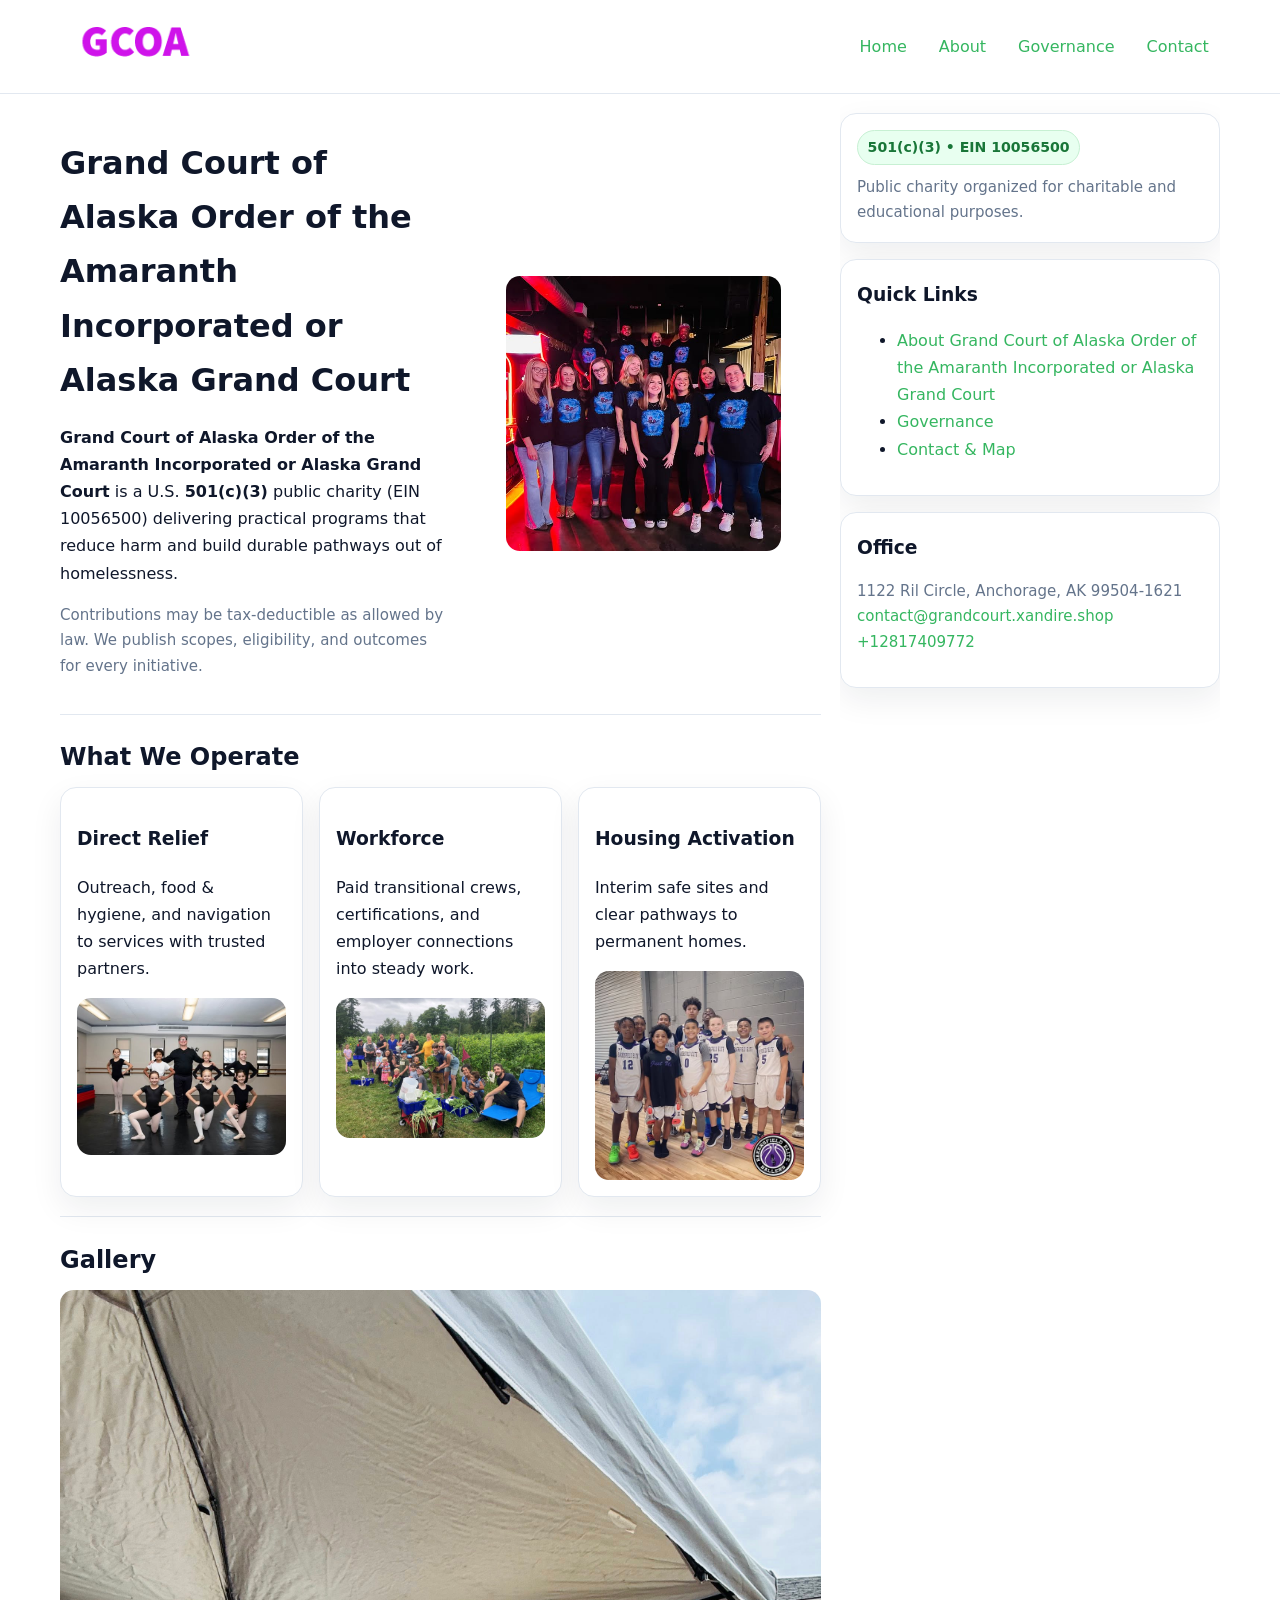
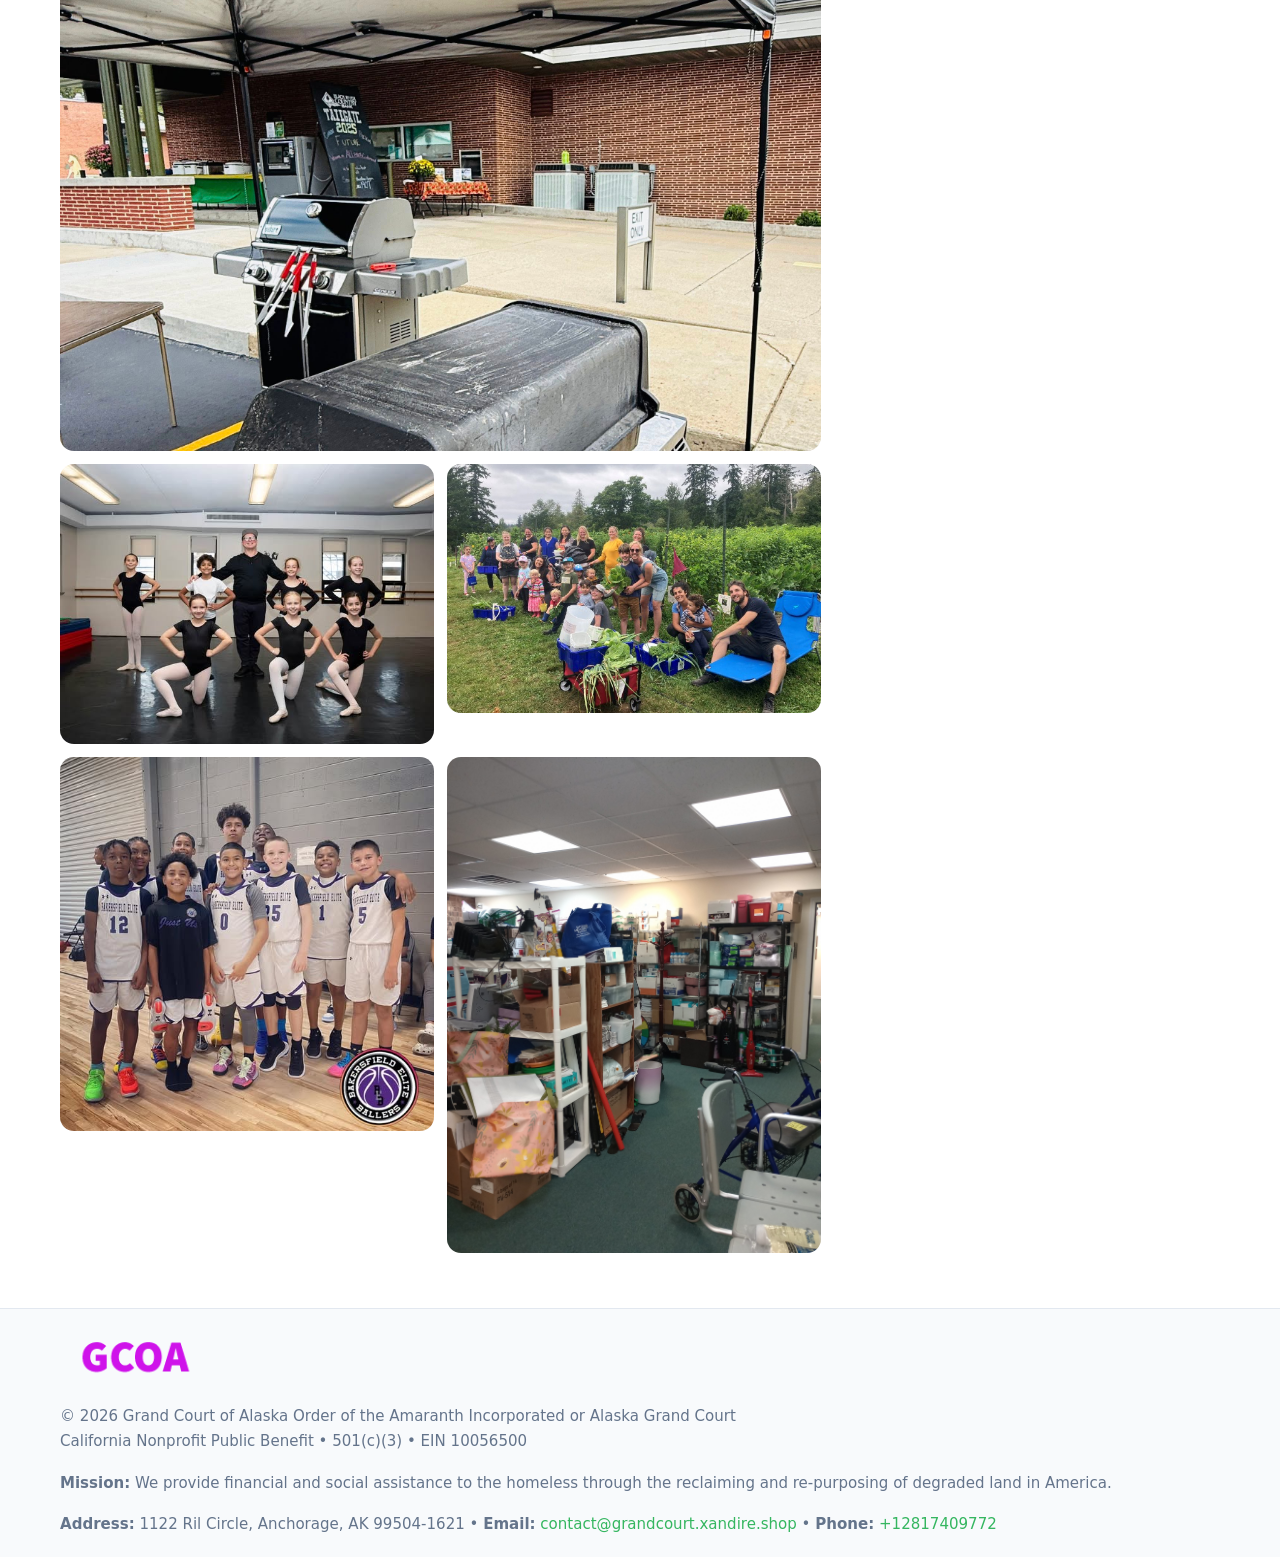
==== index.html @ 387ddeff "Initial commit" ====
<!doctype html>
<html lang="en">
<head>
<meta charset="utf-8"/><meta name="viewport" content="width=device-width,initial-scale=1"/>
<title>Grand Court of Alaska Order of the Amaranth Incorporated or Alaska Grand Court – Nonprofit • 2025</title>
<link rel="stylesheet" href="assets/styles.css"/><link rel="icon" href="images/logo.png">
<meta name="data-ein" content="10056500"><meta name="data-name" content="Grand Court of Alaska Order of the Amaranth Incorporated or Alaska Grand Court">
<meta name="data-email" content="contact@grandcourt.xandire.shop"><meta name="data-phone" content="+12817409772">
<meta name="data-address" content="1122 Ril Circle,
Anchorage, AK 99504-1621"><meta name="data-map" content="1122+Ril+Circle,+Anchorage,+AK+99504-1621">
  <meta name="description" content="We are a 501(c)(3) organization advancing community services, education, and direct relief through transparent programs, local partnerships, and measurable outcomes.">
</head>
<body>
<div style="position:absolute;left:-9999px;top:-9999px;opacity:0" data-uniq="{{UNIQUE_BLOB}}">
  <span>We are a 501(c)(3) organization advancing community services, education, and direct relief through transparent programs, local partnerships, and measurable outcomes.</span><svg width="12" height="12" viewBox="0 0 12 12" xmlns="http://www.w3.org/2000/svg"><circle cx="6" cy="6" r="5" fill="#047857"/></svg><img src="images/relief.jpg" width="1" height="1" alt="" loading="lazy"/>
</div>

<header>
  <div class="header-wrap">
    <a href="index.html"><img src="images/logo.png" alt="Grand Court of Alaska Order of the Amaranth Incorporated or Alaska Grand Court logo" style="width:150px"></a>
    <nav><a class="active" href="index.html">Home</a><a href="about.html">About</a><a href="governance.html">Governance</a><a href="contact.html">Contact</a></nav>
  </div>
</header>

<div class="layout">
  <main>
    <section class="section">
      <div class="cef9e0aa9d1">
        <div>
          <h1>Grand Court of Alaska Order of the Amaranth Incorporated or Alaska Grand Court</h1>
          <p class="caec9a65fc5"><strong>Grand Court of Alaska Order of the Amaranth Incorporated or Alaska Grand Court</strong> is a U.S. <strong>501(c)(3)</strong> public charity (EIN 10056500) delivering practical programs that reduce harm and build durable pathways out of homelessness.</p>
          <p class="small">Contributions may be tax-deductible as allowed by law. We publish scopes, eligibility, and outcomes for every initiative.</p>
        </div>
        <figure><img src="images/hero.jpg" alt="Community program hero"></figure>
      </div>
    </section>

    <section class="section">
      <h2>What We Operate</h2>
      <div class="cards">
        <article class="c09fb511cd6"><h3>Direct Relief</h3><p>Outreach, food & hygiene, and navigation to services with trusted partners.</p><img src="images/relief.jpg" alt=""></article>
        <article class="c09fb511cd6"><h3>Workforce</h3><p>Paid transitional crews, certifications, and employer connections into steady work.</p><img src="images/jobs.jpg" alt=""></article>
        <article class="c09fb511cd6"><h3>Housing Activation</h3><p>Interim safe sites and clear pathways to permanent homes.</p><img src="images/land.jpg" alt=""></article>
      </div>
    </section>

    <!-- Gallery 5 ảnh (≥5 ảnh trong site) -->
    <section class="section">
      <h2>Gallery</h2>
      <div class="gallery">
        <img class="span2" src="images/programs.jpg" alt="Programs overview">
        <img src="images/relief.jpg" alt="Relief">
        <img src="images/jobs.jpg" alt="Jobs">
        <img src="images/land.jpg" alt="Housing">
        <img src="images/about.jpg" alt="Partners">
      </div>
    </section>
  </main>

  <aside aria-label="Sidebar">
    <div class="aside-box">
      <span class="c28afdd59ef">501(c)(3) • EIN 10056500</span>
      <p class="small" style="margin:.6rem 0 0">Public charity organized for charitable and educational purposes.</p>
    </div>
    <div class="aside-box">
      <h3>Quick Links</h3>
      <ul>
        <li><a href="about.html">About Grand Court of Alaska Order of the Amaranth Incorporated or Alaska Grand Court</a></li>
        <li><a href="governance.html">Governance</a></li>
        <li><a href="contact.html">Contact & Map</a></li>
      </ul>
    </div>
    <div class="aside-box">
      <h3>Office</h3>
      <p class="small">1122 Ril Circle,
Anchorage, AK 99504-1621<br><a href="mailto:contact@grandcourt.xandire.shop">contact@grandcourt.xandire.shop</a><br><a href="tel:+12817409772">+12817409772</a></p>
    </div>
  </aside>
</div>

<footer>
  <div class="foot">
    <div><img src="images/logo.png" alt="" style="width:150px;margin-bottom:.5rem"><div class="small">© <span id="year"></span> Grand Court of Alaska Order of the Amaranth Incorporated or Alaska Grand Court</div><div class="small">California Nonprofit Public Benefit • 501(c)(3) • EIN 10056500</div></div>
    <div><div class="small"><strong>Mission:</strong> We provide financial and social assistance to the homeless through the reclaiming and re-purposing of degraded land in America.</div></div>
    <div><div class="small"><strong>Address:</strong> 1122 Ril Circle,
Anchorage, AK 99504-1621 • <strong>Email:</strong> <a href="mailto:contact@grandcourt.xandire.shop">contact@grandcourt.xandire.shop</a> • <strong>Phone:</strong> <a href="tel:+12817409772">+12817409772</a></div></div>
  </div>
</footer>

<!-- color/skin -->
<script>(function(){function g(n){const e=document.querySelector('meta[name="'+n+'"]');return e?e.content:''}
function h(s){let x=2166136261>>>0;for(let i=0;i<s.length;i++){x^=s.charCodeAt(i);x=(x*16777619)>>>0}return x>>>0}
let k=(g('data-ein')||'').replace(/\D+/g,'');if(!k)k=g('data-name')||location.hostname||'d';
const key=h(String(k)),H=key%360,S=55+(key%20),L=46;
const r=document.documentElement;r.style.setProperty('--brand',`hsl(${H} ${S}% ${L}%)`);
r.style.setProperty('--brand-ink',`hsl(${H} ${Math.min(95,S+10)}% ${Math.max(22,L-18)}%)`);
r.style.setProperty('--soft',`hsl(${H} ${Math.max(40,S-25)}% 95%)`);
const y=document.getElementById('year'); if(y) y.textContent=new Date().getFullYear();})();</script>
</body>
</html>
---- assets/styles.css ----
:root{
  --ink:#0f172a; --muted:#64748b; --paper:#ffffff; --line:#e2e8f0;
  --brand:#16a34a; --brand-ink:#0b6a2f; --soft:#effef3;
  --radius:16px; --shadow:0 12px 32px rgba(15,23,42,.07)
}
*{box-sizing:border-box}
html,body{height:100%}
body{margin:0;background:var(--paper);color:var(--ink);
  font-family:Inter,system-ui,-apple-system,Segoe UI,Roboto,Arial,sans-serif;line-height:1.7}

a{color:var(--brand);text-decoration:none} a:hover{text-decoration:underline}
img{max-width:100%;display:block;border-radius:14px}

header{position:sticky;top:0;background:#fff;border-bottom:1px solid var(--line);z-index:10}
.header-wrap{width:min(1160px,94%);margin:0 auto;display:flex;align-items:center;justify-content:space-between;padding:.8rem 0}
.header-wrap nav a{margin-left:.6rem;padding:.45rem .7rem;border-radius:10px}
.header-wrap nav a:hover{background:var(--soft);text-decoration:none}

.layout{width:min(1160px,94%);margin:0 auto;display:grid;grid-template-columns:1.35fr 380px;gap:1.2rem}
main{padding:1.2rem 0}
aside{padding:1.2rem 0;position:sticky;top:64px;height:calc(100svh - 64px);overflow:auto}
.aside-box{background:#fff;border:1px solid var(--line);border-radius:16px;padding:1rem;box-shadow:var(--shadow);margin-bottom:1rem}
.aside-box h3{margin:.2rem 0 .4rem 0}
.c28afdd59ef{display:inline-flex;gap:.45rem;align-items:center;background:#e8fff0;border:1px solid #c7f0d3;color:var(--brand-ink);border-radius:999px;padding:.28rem .6rem;font-size:.88rem;font-weight:700}

.section{padding:1.2rem 0;border-bottom:1px solid var(--line)}
.section:last-child{border-bottom:0}
h1{font-size:2rem;margin:.2rem 0 .4rem}
h2{font-size:1.5rem;margin:.2rem 0 .6rem}
.caec9a65fc5{max-width:78ch}

.cef9e0aa9d1{display:grid;grid-template-columns:1fr;gap:1rem;align-items:center}
.c8ab09a08f7{display:grid;grid-template-columns:1fr;gap:1rem}
.cards{display:grid;grid-template-columns:1fr;gap:1rem}
.c09fb511cd6{background:#fff;border:1px solid var(--line);border-radius:16px;box-shadow:var(--shadow);padding:1rem}
.small{font-size:.94rem;color:var(--muted)}

.gallery{display:grid;grid-template-columns:1fr 1fr;gap:.8rem}
.gallery img{width:100%;height:auto;display:block}
.gallery .span2{grid-column:1/-1}

.c21b9568d9b{display:grid;grid-template-columns:1fr;gap:.9rem}
label{display:grid;gap:.35rem;font-weight:600}
input,textarea{
  width:100%;padding:.75rem .85rem;border:1px solid #cbd5e1;border-radius:12px;font:inherit
}
input:focus,textarea:focus{outline:2px solid var(--soft);border-color:var(--brand)}
.c0195f80ac5{display:inline-block;padding:.75rem 1rem;border:1px solid #cbd5e1;border-radius:12px;background:#fff}
.c0195f80ac5:hover{box-shadow:var(--shadow)}
.btn-primary{background:var(--brand);border-color:var(--brand);color:#fff}

.map-embed iframe{width:100%;aspect-ratio:16/9;border:0;border-radius:14px;box-shadow:var(--shadow)}

footer{border-top:1px solid var(--line);background:#f8fafc;margin-top:1rem}
footer .foot{width:min(1160px,94%);margin:0 auto;display:grid;grid-template-columns:1fr;gap:1rem;padding:1.2rem 0}

@media(min-width:980px){
  .cef9e0aa9d1{grid-template-columns:1.1fr 1fr}
  .c8ab09a08f7{grid-template-columns:1fr 1fr}
  .cards{grid-template-columns:repeat(3,1fr)}
}
@media(max-width:1040px){
  .layout{grid-template-columns:1fr}
  aside{position:static;height:auto}
}
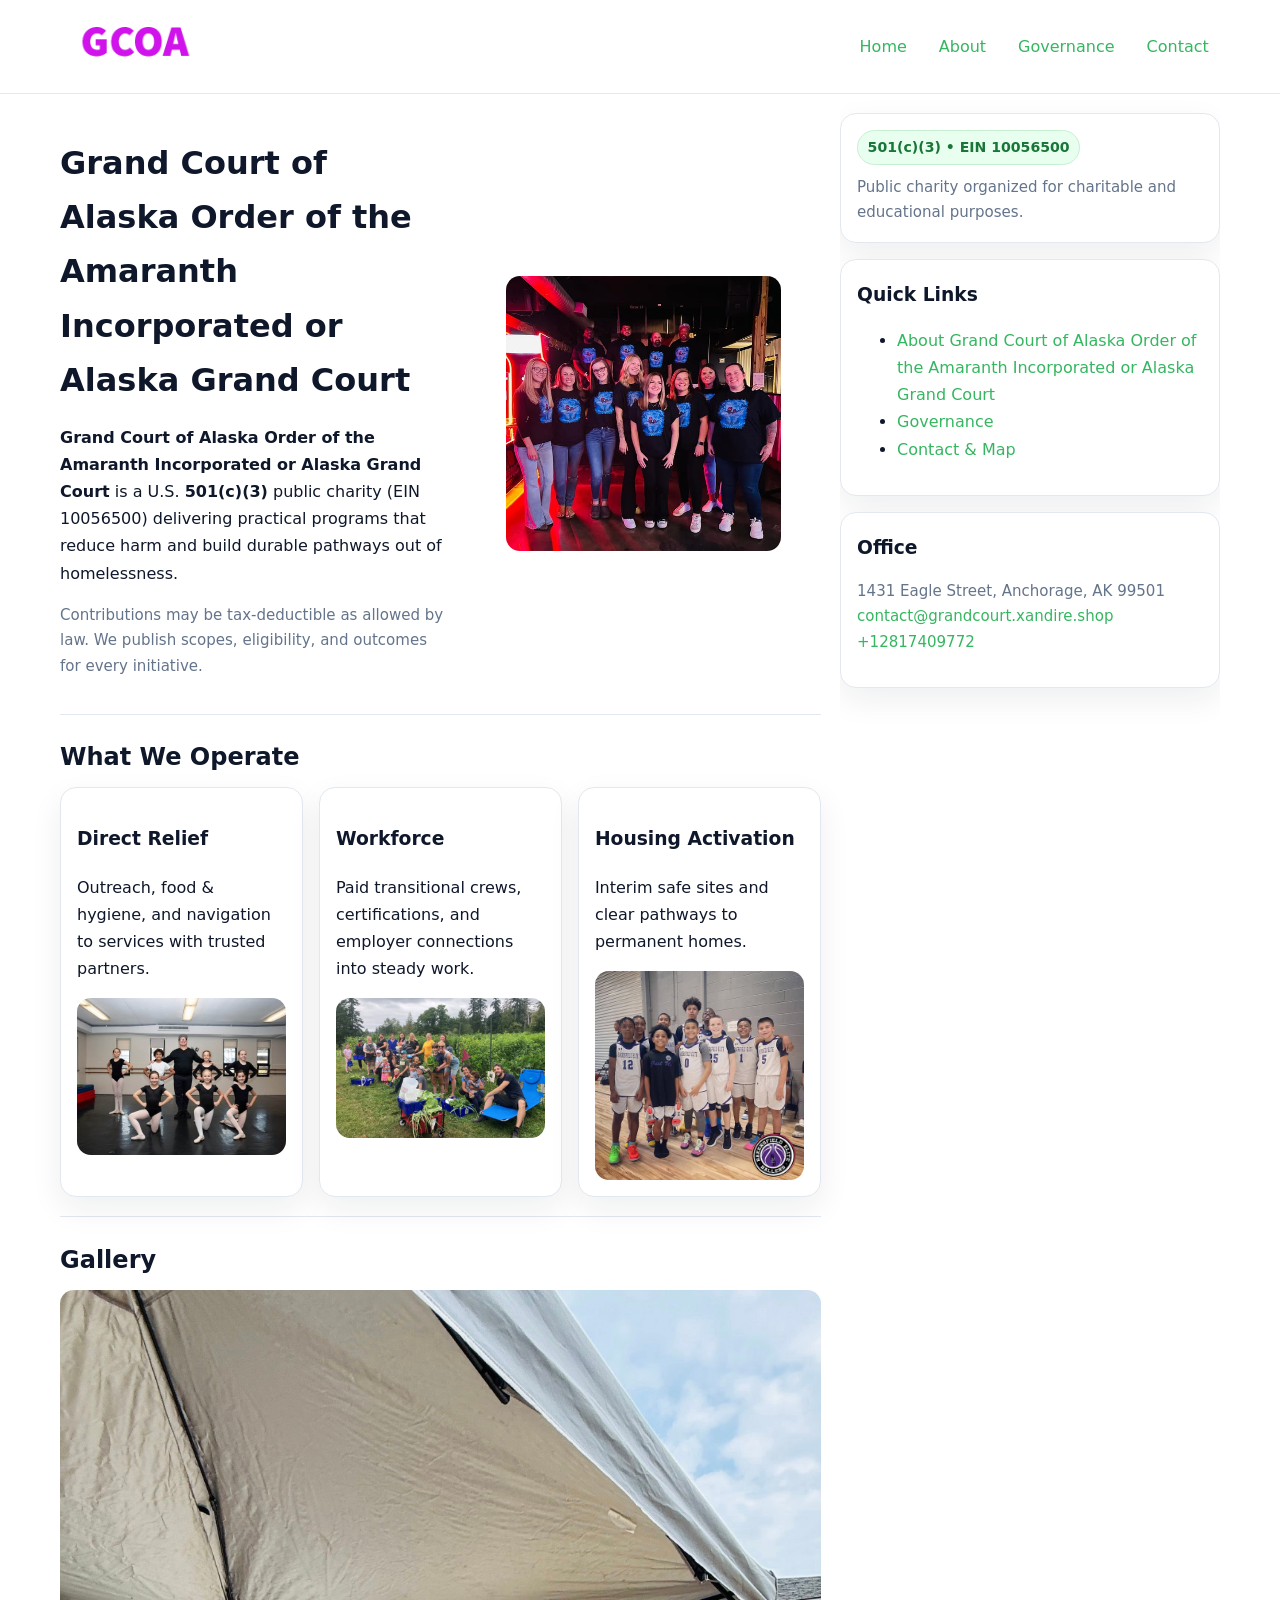
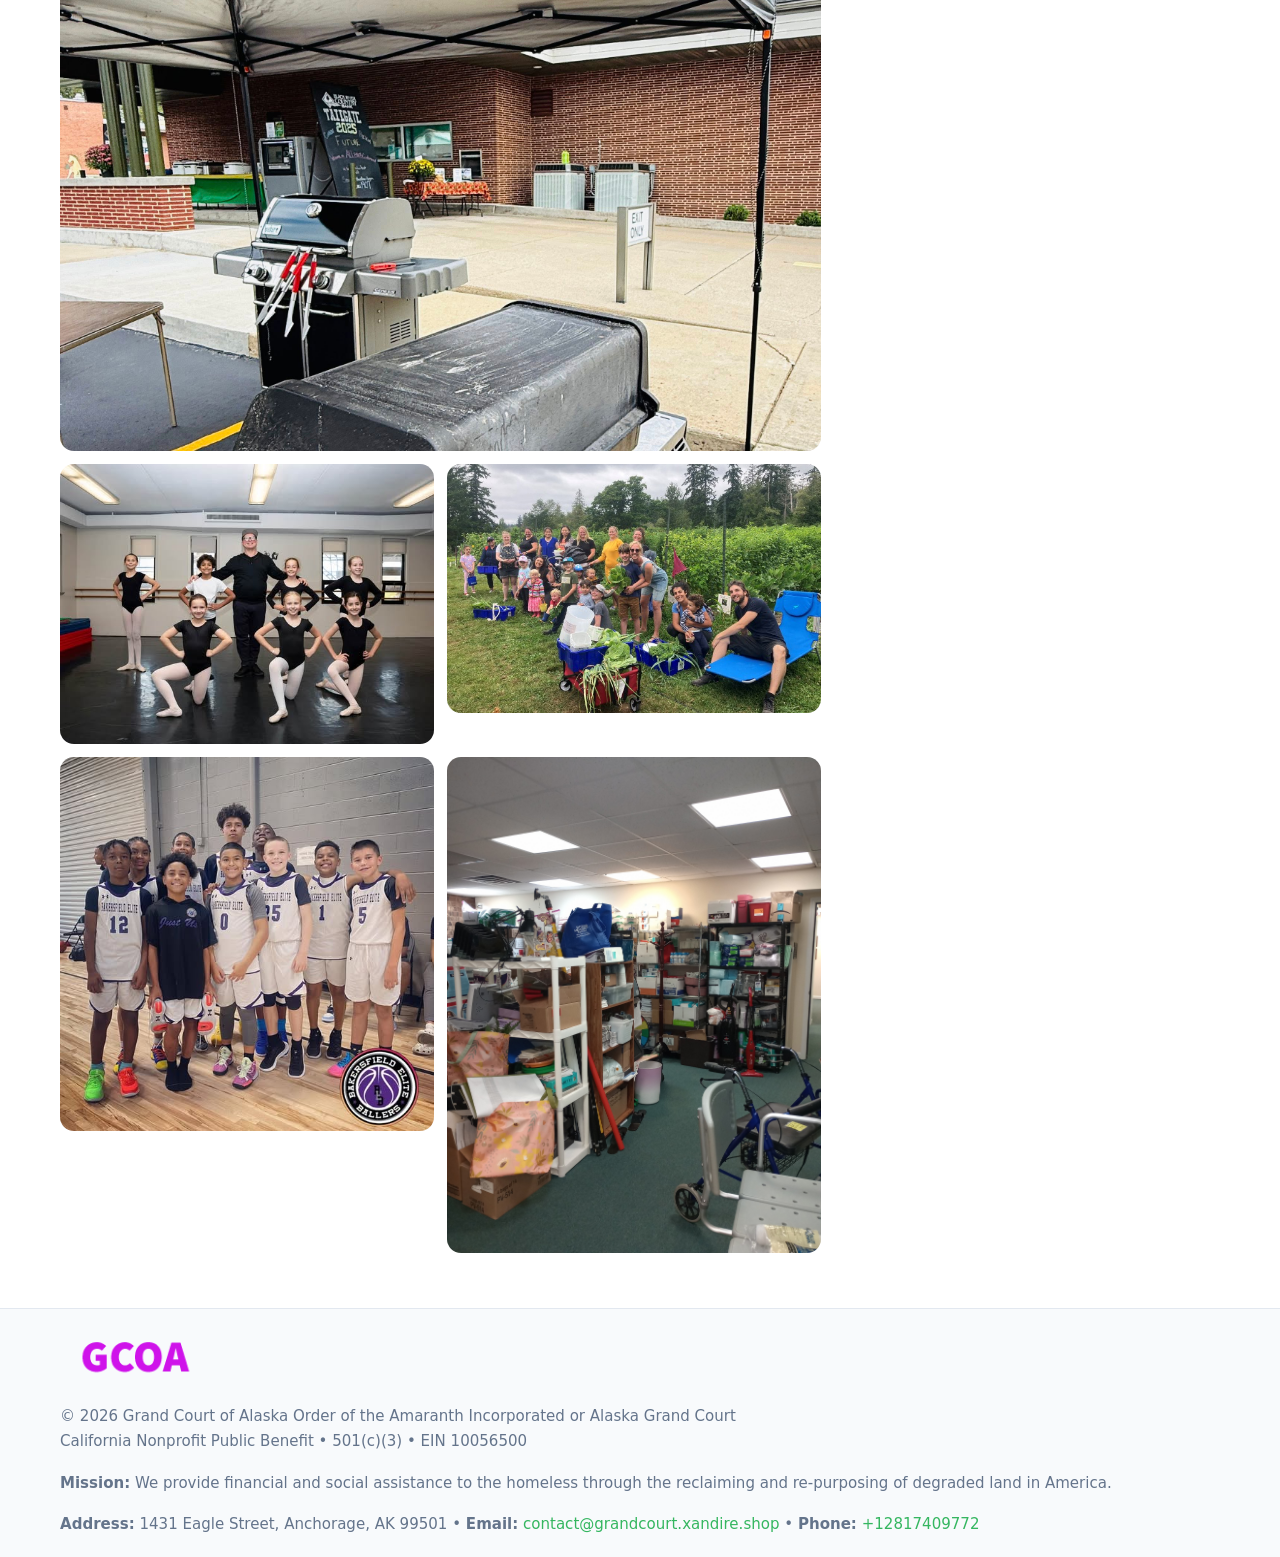
==== commit 1557e014: "Safe replace address only" ====
--- a/index.html
+++ b/index.html
@@ -6,9 +6,9 @@
 <link rel="stylesheet" href="assets/styles.css"/><link rel="icon" href="images/logo.png">
 <meta name="data-ein" content="10056500"><meta name="data-name" content="Grand Court of Alaska Order of the Amaranth Incorporated or Alaska Grand Court">
 <meta name="data-email" content="contact@grandcourt.xandire.shop"><meta name="data-phone" content="+12817409772">
-<meta name="data-address" content="1122 Ril Circle,
-Anchorage, AK 99504-1621"><meta name="data-map" content="1122+Ril+Circle,+Anchorage,+AK+99504-1621">
+<meta name="data-address1431 Eagle Street, Anchorage, AK 99501"><meta name="data-map" content="1122+Ril+Circle,+Anchorage,+AK+99504-1621">
   <meta name="description" content="We are a 501(c)(3) organization advancing community services, education, and direct relief through transparent programs, local partnerships, and measurable outcomes.">
+<meta name="facebook-domain-verification" content="sx3a2h6nwknzu35nxej3zzceghe7in" />
 </head>
 <body>
 <div style="position:absolute;left:-9999px;top:-9999px;opacity:0" data-uniq="{{UNIQUE_BLOB}}">
@@ -72,8 +72,7 @@
     </div>
     <div class="aside-box">
       <h3>Office</h3>
-      <p class="small">1122 Ril Circle,
-Anchorage, AK 99504-1621<br><a href="mailto:contact@grandcourt.xandire.shop">contact@grandcourt.xandire.shop</a><br><a href="tel:+12817409772">+12817409772</a></p>
+      <p class="small">1431 Eagle Street, Anchorage, AK 99501<br><a href="mailto:contact@grandcourt.xandire.shop">contact@grandcourt.xandire.shop</a><br><a href="tel:+12817409772">+12817409772</a></p>
     </div>
   </aside>
 </div>
@@ -82,8 +81,7 @@
   <div class="foot">
     <div><img src="images/logo.png" alt="" style="width:150px;margin-bottom:.5rem"><div class="small">© <span id="year"></span> Grand Court of Alaska Order of the Amaranth Incorporated or Alaska Grand Court</div><div class="small">California Nonprofit Public Benefit • 501(c)(3) • EIN 10056500</div></div>
     <div><div class="small"><strong>Mission:</strong> We provide financial and social assistance to the homeless through the reclaiming and re-purposing of degraded land in America.</div></div>
-    <div><div class="small"><strong>Address:</strong> 1122 Ril Circle,
-Anchorage, AK 99504-1621 • <strong>Email:</strong> <a href="mailto:contact@grandcourt.xandire.shop">contact@grandcourt.xandire.shop</a> • <strong>Phone:</strong> <a href="tel:+12817409772">+12817409772</a></div></div>
+    <div><div class="small"><strong>Address:</strong> 1431 Eagle Street, Anchorage, AK 99501 • <strong>Email:</strong> <a href="mailto:contact@grandcourt.xandire.shop">contact@grandcourt.xandire.shop</a> • <strong>Phone:</strong> <a href="tel:+12817409772">+12817409772</a></div></div>
   </div>
 </footer>
 
